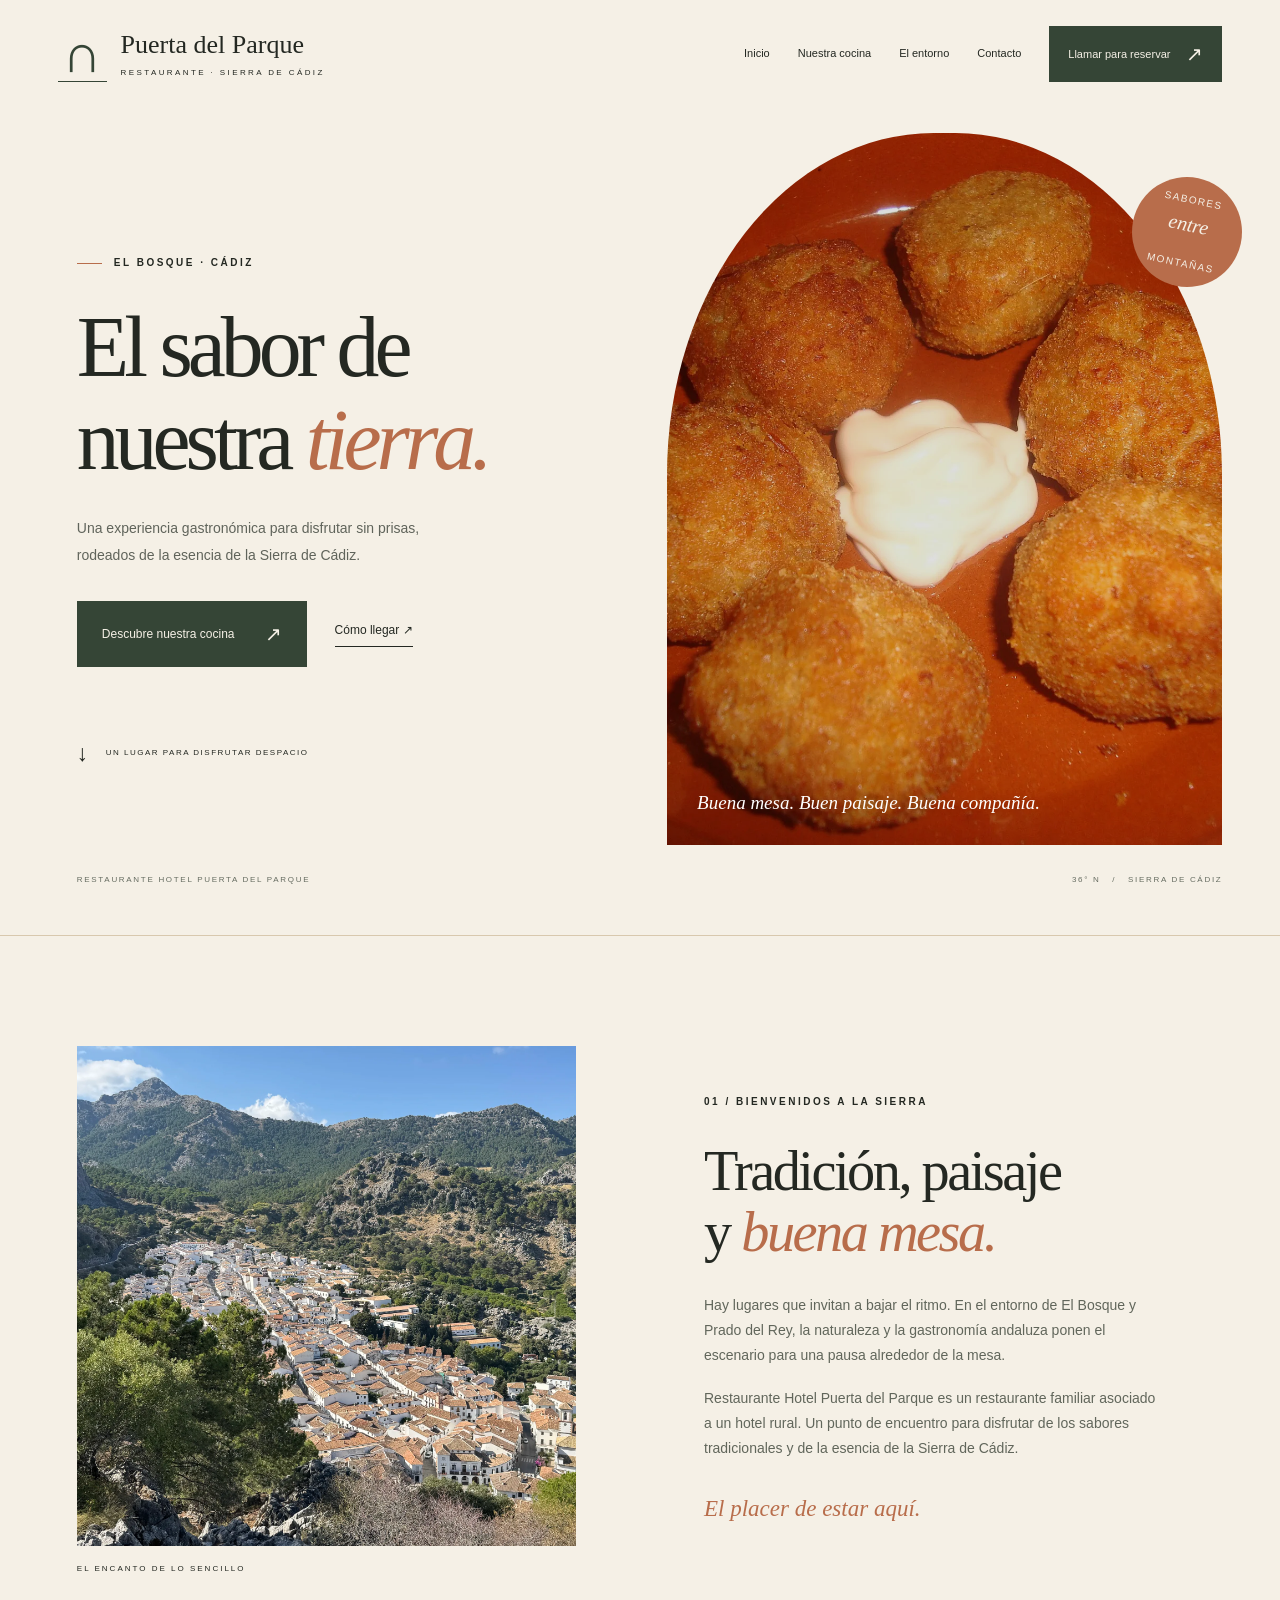
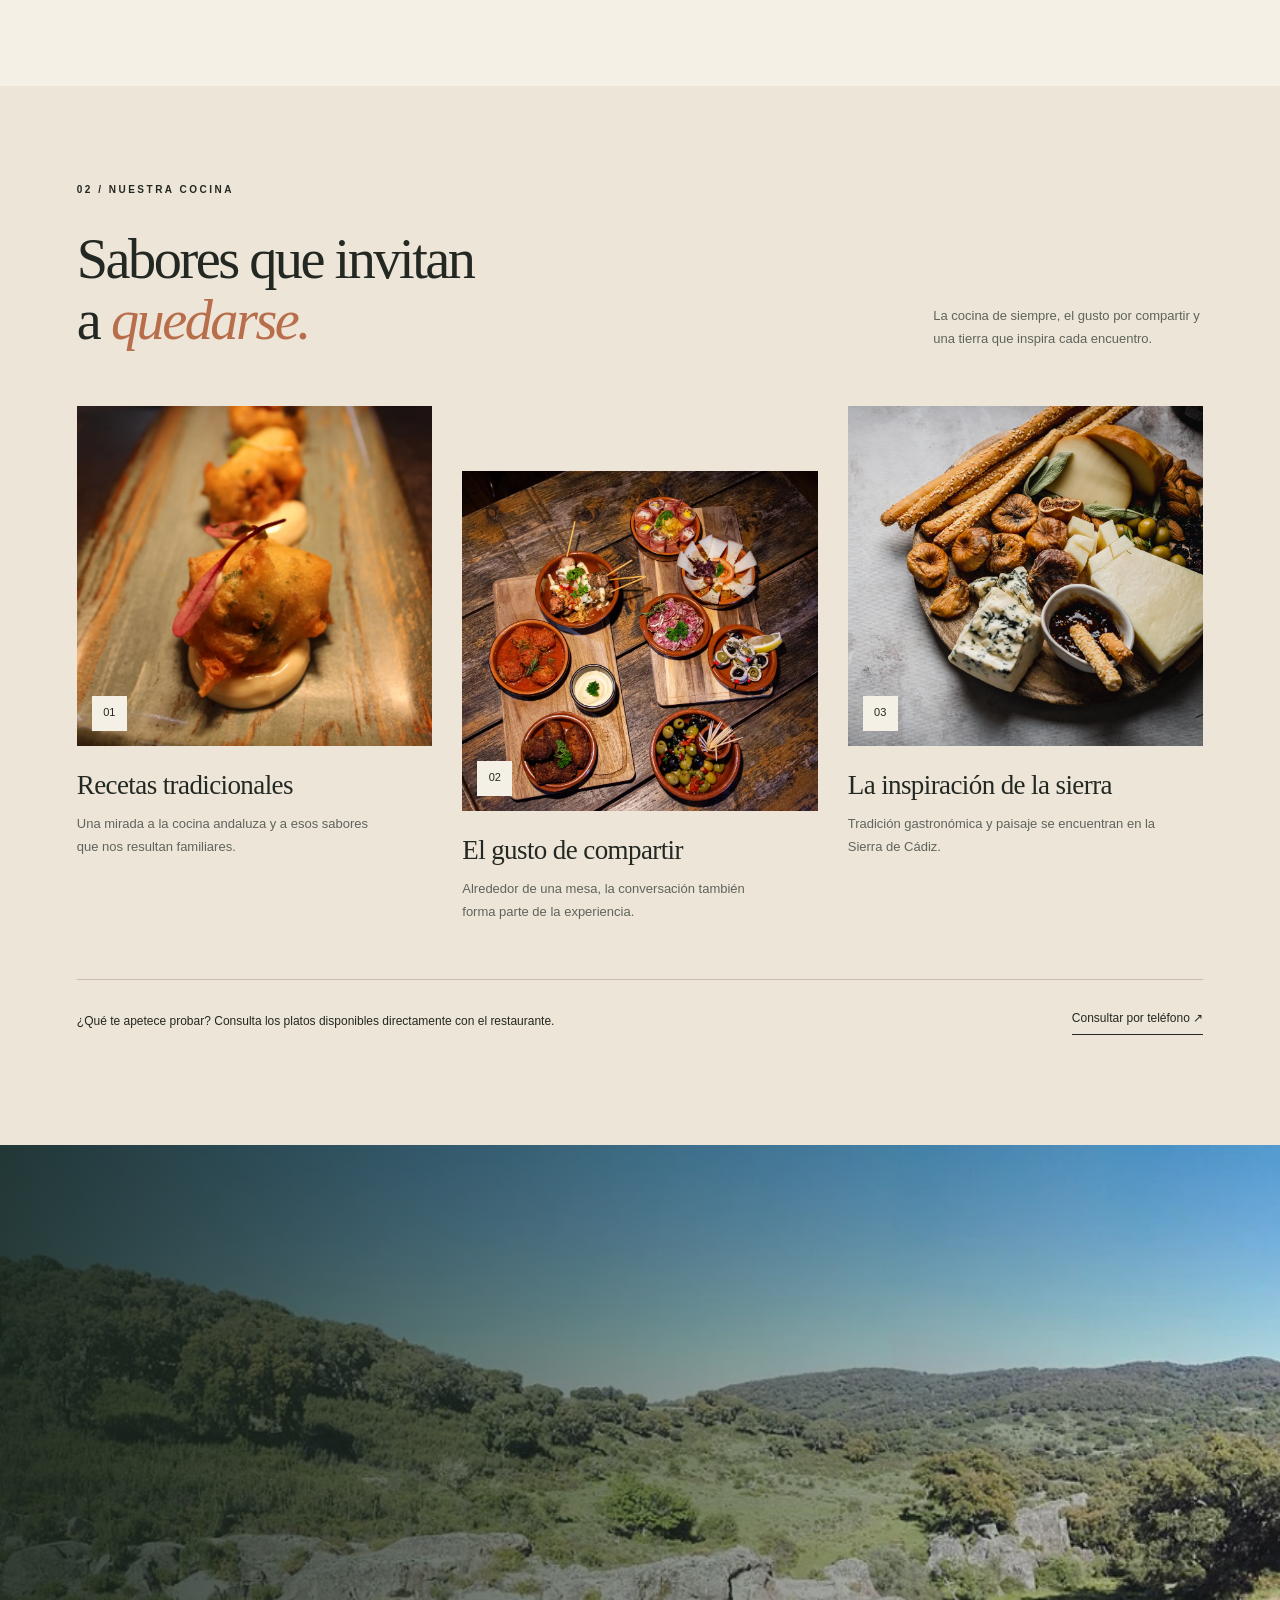
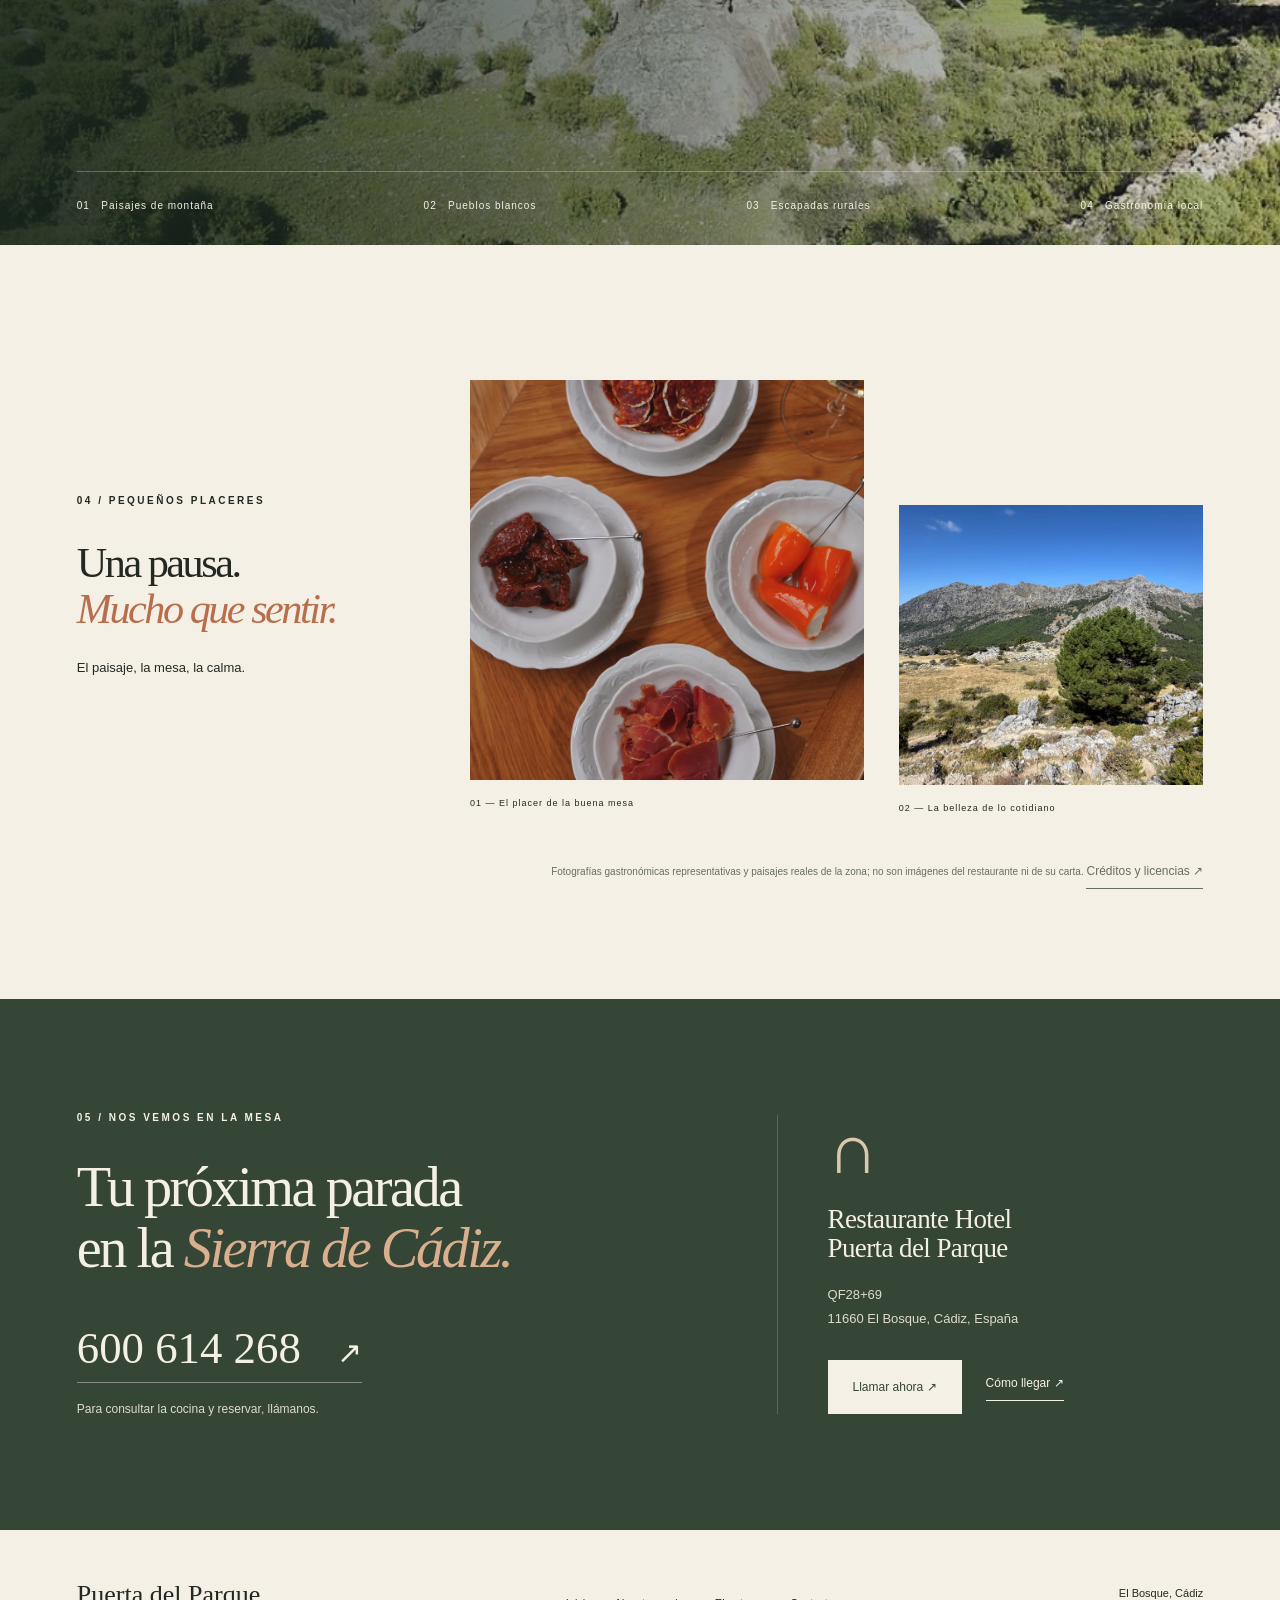
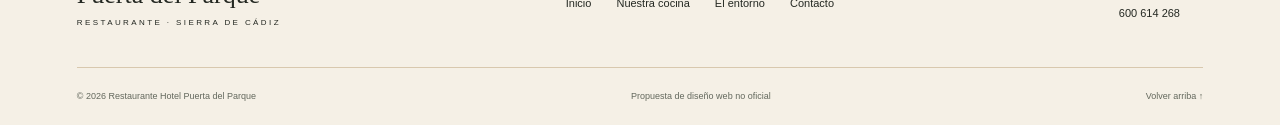
==== index.html @ e0a2362c "Añadir landing del Restaurante Hotel Puerta del Parque" ====
﻿<!doctype html>
<html lang="es">
<head>
  <meta charset="utf-8">
  <meta name="viewport" content="width=device-width, initial-scale=1">
  <title>Restaurante Hotel Puerta del Parque | El Bosque, Cádiz</title>
  <meta name="description" content="Tradición andaluza y buena mesa en el entorno de El Bosque, Sierra de Cádiz. Contacta con Restaurante Hotel Puerta del Parque en el 600 614 268.">
  <meta name="theme-color" content="#354536">
  <meta property="og:title" content="Puerta del Parque · El sabor de nuestra tierra">
  <meta property="og:description" content="Una pausa para disfrutar de la gastronomía andaluza en la Sierra de Cádiz. Información y reservas por teléfono.">
  <meta property="og:type" content="website">
  <meta property="og:locale" content="es_ES">
  <meta property="og:image" content="img/croquetas-cocido.webp">
  <link rel="icon" href="favicon.svg" type="image/svg+xml">
  <link rel="stylesheet" href="css/style.css">
  <script src="js/script.js" defer></script>
  <script type="application/ld+json">
  {"@context":"https://schema.org","@type":"Restaurant","name":"Restaurante Hotel Puerta del Parque","telephone":"+34600614268","address":{"@type":"PostalAddress","streetAddress":"QF28+69","postalCode":"11660","addressLocality":"El Bosque","addressRegion":"Cádiz","addressCountry":"ES"},"hasMap":"https://www.google.com/maps/search/?api=1&query=QF28%2B69%2C%2011660%20El%20Bosque%2C%20Cadiz"}
  </script>
</head>
<body>
  <a class="skip-link" href="#contenido">Saltar al contenido</a>
  <!-- Encabezado y navegación -->
  <header class="header" id="inicio">
    <a class="brand" href="#inicio" aria-label="Puerta del Parque, inicio"><span class="brand-mark" aria-hidden="true">∩</span><span>Puerta del Parque<small>RESTAURANTE · SIERRA DE CÁDIZ</small></span></a>
    <button class="menu-toggle" aria-expanded="false" aria-controls="navigation" aria-label="Abrir menú"><span></span><span></span></button>
    <nav id="navigation" aria-label="Navegación principal"><a href="#inicio">Inicio</a><a href="#cocina">Nuestra cocina</a><a href="#entorno">El entorno</a><a href="#contacto">Contacto</a><a class="button small" href="tel:+34600614268">Llamar para reservar <span aria-hidden="true">↗</span></a></nav>
  </header>
  <main id="contenido">
    <!-- Hero editorial -->
    <section class="hero" aria-labelledby="hero-title">
      <div class="hero-copy"><p class="eyebrow"><span></span> EL BOSQUE · CÁDIZ</p><h1 id="hero-title">El sabor de<br>nuestra <em>tierra.</em></h1><p class="hero-description">Una experiencia gastronómica para disfrutar sin prisas, rodeados de la esencia de la Sierra de Cádiz.</p><div class="hero-actions"><a class="button" href="#cocina">Descubre nuestra cocina <span aria-hidden="true">↗</span></a><a class="text-link" href="https://www.google.com/maps/search/?api=1&query=QF28%2B69%2C%2011660%20El%20Bosque%2C%20Cadiz" target="_blank" rel="noopener">Cómo llegar ↗</a></div><a class="scroll-cue" href="#nosotros"><span aria-hidden="true">↓</span> UN LUGAR PARA DISFRUTAR DESPACIO</a></div>
      <figure class="hero-photo"><img src="img/croquetas-cocido.webp" alt="Croquetas caseras de cocido en plato de barro; imagen representativa, no de la carta del restaurante" width="1800" height="1350" fetchpriority="high"><figcaption>Buena mesa. Buen paisaje. Buena compañía.</figcaption><span class="photo-seal" aria-hidden="true">SABORES<br><i>entre</i><br>MONTAÑAS</span></figure>
      <div class="hero-bottom"><span>RESTAURANTE HOTEL PUERTA DEL PARQUE</span><span>36° N &nbsp; / &nbsp; SIERRA DE CÁDIZ</span></div>
    </section>
    <!-- Presentación -->
    <section class="intro section" id="nosotros"><div class="intro-image reveal"><img src="img/grazalema-pueblo-y-montanas.webp" alt="Vista del pueblo blanco de Grazalema entre montañas y vegetación; no es el establecimiento" width="1800" height="2400" loading="lazy"><span class="image-caption">EL ENCANTO DE LO SENCILLO</span></div><div class="intro-copy reveal"><p class="eyebrow">01 / BIENVENIDOS A LA SIERRA</p><h2>Tradición, paisaje<br>y <em>buena mesa.</em></h2><p>Hay lugares que invitan a bajar el ritmo. En el entorno de El Bosque y Prado del Rey, la naturaleza y la gastronomía andaluza ponen el escenario para una pausa alrededor de la mesa.</p><p>Restaurante Hotel Puerta del Parque es un restaurante familiar asociado a un hotel rural. Un punto de encuentro para disfrutar de los sabores tradicionales y de la esencia de la Sierra de Cádiz.</p><p class="handwritten">El placer de estar aquí.</p></div></section>
    <!-- Cocina: inspiración, sin carta ni disponibilidad garantizada -->
    <section class="kitchen section" id="cocina"><div class="section-heading reveal"><div><p class="eyebrow">02 / NUESTRA COCINA</p><h2>Sabores que invitan<br>a <em>quedarse.</em></h2></div><p>La cocina de siempre, el gusto por compartir y una tierra que inspira cada encuentro.</p></div><div class="food-grid"><article class="food-card reveal"><div class="image-wrap"><img src="img/cocina-croquetas-vajilla-artesanal.webp" alt="Croquetas presentadas en una fuente artesanal; fotografía representativa tomada en Cádiz, no del restaurante" width="1600" height="2400" loading="lazy"><span>01</span></div><h3>Recetas tradicionales</h3><p>Una mirada a la cocina andaluza y a esos sabores que nos resultan familiares.</p></article><article class="food-card lowered reveal"><div class="image-wrap"><img src="img/cocina-tapas-mesa-rustica.webp" alt="Tapas variadas en cazuelas y tablas sobre madera rústica; fotografía representativa, no carta del restaurante" width="1600" height="1067" loading="lazy"><span>02</span></div><h3>El gusto de compartir</h3><p>Alrededor de una mesa, la conversación también forma parte de la experiencia.</p></article><article class="food-card reveal"><div class="image-wrap detail-crop"><img src="img/cocina-tabla-quesos-artesanos.webp" alt="Tabla de quesos con higos, aceitunas y frutos secos; imagen representativa, sin procedencia local confirmada" width="1600" height="1067" loading="lazy"><span>03</span></div><h3>La inspiración de la sierra</h3><p>Tradición gastronómica y paisaje se encuentran en la Sierra de Cádiz.</p></article></div><div class="kitchen-note reveal"><p>¿Qué te apetece probar? Consulta los platos disponibles directamente con el restaurante.</p><a class="text-link" href="tel:+34600614268">Consultar por teléfono ↗</a></div></section>
    <!-- Entorno -->
    <section class="landscape" id="entorno"><img src="img/sierra-grazalema-terrazgos.webp" alt="Paisaje real de Los Terrazgos, en el Parque Natural Sierra de Grazalema" width="1800" height="474" loading="lazy"><div class="landscape-content reveal"><p class="eyebrow">03 / EL ENTORNO</p><h2>Entre dos<br>parques <em>naturales.</em></h2><p>El entorno de la Sierra de Grazalema y Los Alcornocales invita a descubrir los paisajes y pueblos blancos de Cádiz. El Bosque es un lugar desde el que acercarse a esa Andalucía que se vive sin prisas.</p><a class="text-link" href="https://www.google.com/maps/search/?api=1&query=QF28%2B69%2C%2011660%20El%20Bosque%2C%20Cadiz" target="_blank" rel="noopener">Encuéntranos en la sierra ↗</a></div><div class="landscape-tags"><span>01 &nbsp; Paisajes de montaña</span><span>02 &nbsp; Pueblos blancos</span><span>03 &nbsp; Escapadas rurales</span><span>04 &nbsp; Gastronomía local</span></div></section>
    <!-- Diario visual -->
    <section class="journal section"><div class="journal-title reveal"><p class="eyebrow">04 / PEQUEÑOS PLACERES</p><h2>Una pausa.<br><em>Mucho que sentir.</em></h2><p>El paisaje, la mesa, la calma.</p></div><figure class="journal-large reveal"><img src="img/mesa-jamon-embutidos-pimientos.webp" alt="Mesa de madera con platos de jamón, embutidos y pimientos; fotografía representativa, no del restaurante" width="1800" height="2400" loading="lazy"><figcaption>01 — El placer de la buena mesa</figcaption></figure><figure class="journal-small reveal"><img src="img/grazalema-paisaje-rural.webp" alt="Montañas calizas y vegetación mediterránea en el Parque Natural de Grazalema" width="1800" height="1350" loading="lazy"><figcaption>02 — La belleza de lo cotidiano</figcaption></figure><p class="image-disclaimer">Fotografías gastronómicas representativas y paisajes reales de la zona; no son imágenes del restaurante ni de su carta. <a class="text-link" href="creditos-imagenes.html">Créditos y licencias ↗</a></p></section>
    <!-- Contacto y reservas -->
    <section class="contact section" id="contacto"><div class="reveal"><p class="eyebrow">05 / NOS VEMOS EN LA MESA</p><h2>Tu próxima parada<br>en la <em>Sierra de Cádiz.</em></h2><a class="contact-phone" href="tel:+34600614268">600 614 268 <span aria-hidden="true">↗</span></a><p>Para consultar la cocina y reservar, llámanos.</p></div><div class="contact-details reveal"><span class="arch-icon" aria-hidden="true">∩</span><h3>Restaurante Hotel<br>Puerta del Parque</h3><address>QF28+69<br>11660 El Bosque, Cádiz, España</address><div class="contact-actions"><a class="button light" href="tel:+34600614268">Llamar ahora ↗</a><a class="text-link" href="https://www.google.com/maps/search/?api=1&query=QF28%2B69%2C%2011660%20El%20Bosque%2C%20Cadiz" target="_blank" rel="noopener">Cómo llegar ↗</a></div></div></section>
  </main>
  <!-- Pie de página -->
  <footer><div class="footer-top"><a class="brand" href="#inicio"><span>Puerta del Parque<small>RESTAURANTE · SIERRA DE CÁDIZ</small></span></a><nav aria-label="Navegación del pie"><a href="#inicio">Inicio</a><a href="#cocina">Nuestra cocina</a><a href="#entorno">El entorno</a><a href="#contacto">Contacto</a></nav><p>El Bosque, Cádiz<br><a href="tel:+34600614268">600 614 268</a></p></div><div class="footer-bottom"><span>© <span id="year">2026</span> Restaurante Hotel Puerta del Parque</span><span>Propuesta de diseño web no oficial</span><a href="#inicio">Volver arriba ↑</a></div></footer>
</body>
</html>
---- css/style.css ----
﻿/* 01. Variables y base */
:root{--olive:#354536;--ivory:#F5F0E6;--clay:#B86D4B;--sand:#D8C8AE;--ink:#242822;--serif:Georgia,'Times New Roman',serif;--sans:Arial,Helvetica,sans-serif;--space:clamp(24px,6vw,100px)}
*{box-sizing:border-box}html{scroll-behavior:smooth;scroll-padding-top:100px}body{margin:0;background:var(--ivory);color:var(--ink);font-family:var(--sans);font-size:15px;line-height:1.8}a{color:inherit;text-decoration:none}button{font:inherit}img{display:block;width:100%;height:100%;object-fit:cover}figure,p,h1,h2,h3{margin:0}p+p{margin-top:18px}h1,h2,h3{font-family:var(--serif);font-weight:400;line-height:1.08}h1{font-size:clamp(64px,6.7vw,108px);letter-spacing:-5px}h2{font-size:clamp(42px,4.4vw,70px);letter-spacing:-2.5px}h3{font-size:28px;letter-spacing:-.6px}em{font-weight:400;color:var(--clay)}a,button{-webkit-tap-highlight-color:transparent}a:focus-visible,button:focus-visible{outline:3px solid var(--clay);outline-offset:6px}::selection{background:var(--sand)}.section{padding:110px var(--space)}.eyebrow{font-size:10px;letter-spacing:2.5px;font-weight:600;margin-bottom:30px}.button{display:inline-flex;align-items:center;justify-content:space-between;gap:30px;padding:17px 24px;background:var(--olive);color:var(--ivory);font-size:12px;line-height:1.5;border:1px solid var(--olive);transition:background .25s,transform .25s}.button:hover{background:#455b46;transform:translateY(-2px)}.button span{font-size:20px}.text-link{display:inline-block;font-size:12px;border-bottom:1px solid;padding-bottom:5px;transition:color .2s}.text-link:hover{color:var(--clay)}.skip-link{position:fixed;top:-100px;left:20px;padding:12px;background:var(--ivory);z-index:100}.skip-link:focus{top:10px}
/* 02. Header */
.header{height:108px;display:flex;align-items:center;justify-content:space-between;padding:0 4.5vw;position:sticky;top:0;z-index:20;background:var(--ivory);transition:box-shadow .3s,height .3s}.header.scrolled{height:84px;box-shadow:0 2px 20px #2428220c}.brand{display:flex;align-items:center;gap:14px;font-family:var(--serif);font-size:26px;line-height:1.15;white-space:nowrap}.brand small{display:block;font-family:var(--sans);font-size:8px;letter-spacing:2.4px;margin-top:8px}.brand-mark{font-size:54px;line-height:1;color:var(--olive);border-bottom:1px solid var(--olive);padding:0 5px}.header nav{display:flex;align-items:center;gap:28px;font-size:11px}.header nav>a:not(.button):hover{color:var(--clay)}.button.small{padding:12px 18px;font-size:11px;gap:16px}.menu-toggle{display:none}
/* 03. Hero */
.hero{position:relative;display:grid;grid-template-columns:1fr 1.03fr;min-height:calc(100svh - 108px);padding:25px 4.5vw 55px var(--space);gap:4vw}.hero-copy{padding:50px 0 0;align-self:center}.hero .eyebrow{display:flex;align-items:center;gap:12px}.eyebrow>span{width:25px;height:1px;background:var(--clay)}.hero-description{max-width:360px;margin-top:28px;color:#60645b;font-size:14px;line-height:1.9}.hero-actions{display:flex;align-items:center;gap:28px;margin-top:32px}.hero-photo{position:relative;min-height:590px;max-height:760px}.hero-photo img{border-radius:48% 48% 0 0;filter:brightness(.87);object-position:48% center}.hero-photo figcaption{position:absolute;bottom:25px;left:30px;color:white;font-family:var(--serif);font-style:italic;font-size:19px}.photo-seal{position:absolute;right:-20px;top:44px;width:110px;height:110px;border-radius:50%;background:var(--clay);display:grid;place-content:center;text-align:center;transform:rotate(12deg);color:var(--ivory);font-size:10px;letter-spacing:1.5px;line-height:1.6}.photo-seal i{font-family:var(--serif);font-size:20px;letter-spacing:0}.scroll-cue{display:flex;align-items:center;gap:16px;font-size:8px;letter-spacing:1.5px;margin-top:66px}.scroll-cue span{font-size:23px;animation:drift 2s ease-in-out infinite}.hero-bottom{position:absolute;bottom:13px;left:var(--space);right:4.5vw;display:flex;justify-content:space-between;font-size:8px;letter-spacing:1.7px;color:#666c61}@keyframes drift{50%{transform:translateY(6px)}}
/* 04. Introducción */
.intro{display:grid;grid-template-columns:1fr 1fr;gap:10vw;align-items:center;border-top:1px solid var(--sand);margin-top:35px}.intro-image{height:530px;position:relative;padding-bottom:30px}.intro-image img{object-position:50% center}.image-caption{font-size:8px;letter-spacing:2px;position:absolute;bottom:0}.intro-copy h2{margin-bottom:30px}.intro-copy>p:not(.eyebrow):not(.handwritten){color:#61665b;max-width:460px;font-size:14px}.handwritten{font-family:var(--serif);font-style:italic;font-size:23px;color:var(--clay)}
/* 05. Gastronomía */
.kitchen{background:#ece5d8;padding-top:95px}.section-heading{display:flex;justify-content:space-between;align-items:end;gap:50px;margin-bottom:55px}.section-heading>p{max-width:270px;font-size:13px;color:#60645b}.food-grid{display:grid;grid-template-columns:1fr 1fr 1fr;gap:30px}.food-card .image-wrap{height:340px;overflow:hidden;position:relative;margin-bottom:25px}.food-card img{transition:transform .65s}.food-card:hover img{transform:scale(1.04)}.image-wrap>span{position:absolute;bottom:15px;left:15px;background:var(--ivory);width:35px;height:35px;display:grid;place-content:center;font-size:11px}.food-card.lowered{padding-top:65px}.food-card h3{font-size:27px;margin-bottom:12px}.food-card p{font-size:13px;color:#60645b;max-width:310px}.detail-crop img{object-position:80% center;transform:scale(1.15)}.food-card:hover .detail-crop img{transform:scale(1.2)}.kitchen-note{display:flex;align-items:center;justify-content:space-between;gap:24px;border-top:1px solid #c9bfad;margin-top:55px;padding-top:28px;font-size:12px}.kitchen-note p{max-width:480px}
/* 06. Entorno */
.landscape{position:relative;min-height:700px;color:var(--ivory);padding:100px var(--space) 110px;isolation:isolate}.landscape>img{position:absolute;inset:0;z-index:-2}.landscape:after{content:'';position:absolute;inset:0;background:linear-gradient(90deg,#18261cde,#18261c22);z-index:-1}.landscape-content{max-width:570px}.landscape em{color:#dfb18e}.landscape p:not(.eyebrow){font-size:14px;max-width:430px;margin:30px 0}.landscape-tags{position:absolute;bottom:30px;left:var(--space);right:var(--space);border-top:1px solid #f5f0e64a;padding-top:25px;display:flex;justify-content:space-between;font-size:10px;letter-spacing:1px}
/* 07. Diario visual */
.journal{display:grid;grid-template-columns:1fr 1.1fr .85fr;gap:35px;align-items:center}.journal-title h2{font-size:clamp(38px,3.3vw,54px)}.journal-title>p:last-child{margin-top:24px;font-size:13px}.journal-large{margin-top:20px}.journal-large img{height:400px}.journal-small{margin-top:150px}.journal-small img{height:280px}.journal figcaption{font-size:9px;margin-top:15px;letter-spacing:1px}.image-disclaimer{grid-column:1/-1;text-align:right;font-size:10px;color:#696e63;margin-top:10px}
/* 08. Contacto y footer */
.contact{background:var(--olive);color:var(--ivory);display:grid;grid-template-columns:1.4fr 1fr;gap:8vw}.contact em{color:#d9af8e}.contact-phone{font-family:var(--serif);font-size:clamp(32px,3.5vw,55px);display:inline-block;border-bottom:1px solid #f5f0e66b;margin:36px 0 16px;line-height:1.5}.contact-phone span{font-size:30px;margin-left:25px}.contact p:not(.eyebrow){font-size:12px;color:#dddccc}.contact-details{border-left:1px solid #f5f0e633;padding-left:50px;align-self:center}.arch-icon{font-family:var(--serif);font-size:70px;line-height:1;display:block;margin-bottom:20px;color:var(--sand)}.contact-details h3{font-size:27px}.contact address{font-size:13px;font-style:normal;line-height:1.8;margin:20px 0 30px;color:#dddccc}.contact-actions{display:flex;gap:24px;align-items:center}.button.light{background:var(--ivory);color:var(--olive);border-color:var(--ivory)}.button.light:hover{background:var(--sand)}footer{padding:50px var(--space) 20px}.footer-top{display:flex;align-items:center;justify-content:space-between;gap:30px;padding-bottom:40px}.footer-top nav{display:flex;gap:25px;font-size:11px}.footer-top>p{font-size:11px}.footer-bottom{border-top:1px solid var(--sand);padding-top:20px;display:flex;justify-content:space-between;gap:20px;font-size:9px;color:#63685d}
/* 09. Revelado progresivo: visible por defecto sin JavaScript */
.js-motion .reveal{opacity:0;transform:translateY(22px);transition:opacity .7s ease,transform .7s ease}.js-motion .reveal.visible{opacity:1;transform:none}
/* 10. Tablet y móvil */
@media(min-width:1600px){body{max-width:1920px;margin:auto}}
@media(max-width:1100px){.header nav{gap:18px}.header{padding:0 4vw}.brand{font-size:23px}.brand-mark{display:none}.hero{gap:25px}.hero h1{font-size:75px}.hero-actions{gap:18px;flex-wrap:wrap}.hero-photo{min-height:580px}.intro{gap:7vw}.food-card .image-wrap{height:280px}.contact{gap:4vw}.contact-details{padding-left:30px}.footer-top nav{gap:15px}.journal{gap:23px}.journal-title h2{font-size:40px}}
@media(max-width:800px){html{scroll-padding-top:82px}.header,.header.scrolled{height:82px}.brand{font-size:23px}.brand small{font-size:7px}.menu-toggle{display:flex;flex-direction:column;gap:6px;justify-content:center;padding:10px;border:0;background:transparent;width:44px;height:44px;z-index:22}.menu-toggle span{width:24px;height:1px;background:var(--olive);transition:transform .2s}.menu-toggle[aria-expanded=true] span:first-child{transform:translateY(3.5px) rotate(45deg)}.menu-toggle[aria-expanded=true] span:last-child{transform:translateY(-3.5px) rotate(-45deg)}.header nav{display:none;position:absolute;top:82px;left:0;right:0;background:var(--ivory);padding:25px var(--space);border-bottom:1px solid var(--sand);box-shadow:0 10px 15px #24282210;font-size:15px}.header nav.open{display:flex;flex-direction:column;align-items:stretch;gap:20px}.hero{min-height:auto;grid-template-columns:1fr 1fr;padding-top:15px;gap:20px}.hero-copy{padding-top:15px}.hero h1{font-size:60px;letter-spacing:-3px}.hero-description{font-size:13px}.hero-photo{min-height:520px}.hero-actions{gap:18px}.hero .button{padding:14px;font-size:10px;gap:14px}.photo-seal{width:85px;height:85px;right:-8px;font-size:8px;top:30px}.photo-seal i{font-size:17px}.hero-photo figcaption{font-size:14px;left:18px;right:15px}.scroll-cue{margin-top:35px;font-size:7px;gap:10px}.hero-bottom span:last-child{display:none}.section{padding-top:75px;padding-bottom:75px}.intro{gap:40px}.intro-image{height:440px}.intro h2{font-size:43px}.intro-copy>p:not(.eyebrow):not(.handwritten){font-size:13px}.food-grid{gap:20px}.food-card .image-wrap{height:230px}.food-card h3{font-size:23px}.food-card p{font-size:12px}.section-heading{gap:25px}.section-heading>p{max-width:220px}.journal{grid-template-columns:1fr 1fr}.journal-title{grid-column:1/-1}.journal-small{margin-top:80px}.journal-large img{height:370px}.contact{grid-template-columns:1fr;gap:50px}.contact-details{padding-left:0;border-left:0;border-top:1px solid #f5f0e633;padding-top:35px}.arch-icon{display:none}.contact-actions{margin-top:25px}.footer-top{flex-wrap:wrap}.footer-top nav{order:3;width:100%;justify-content:space-between}.footer-bottom{flex-wrap:wrap}.landscape-tags{gap:20px;display:grid;grid-template-columns:1fr 1fr}.landscape{padding-bottom:160px}.image-disclaimer{text-align:left}}
@media(max-width:560px){.hero{grid-template-columns:1fr;padding:20px var(--space) 50px;gap:35px}.hero-copy{padding-top:5px}.hero h1{font-size:70px}.hero .eyebrow{margin-bottom:22px}.hero-description{max-width:330px}.hero-actions{gap:24px}.hero .button{padding:15px 19px;font-size:11px}.scroll-cue{display:none}.hero-photo{min-height:410px;height:410px;margin-left:35px}.photo-seal{right:-5px;top:25px}.hero-photo figcaption{font-size:16px}.hero-bottom{font-size:7px}.intro{grid-template-columns:1fr;margin-top:15px;gap:45px}.intro-image{height:380px;margin-right:40px}.intro-copy .eyebrow{margin-bottom:22px}.intro h2{font-size:47px}.section-heading{display:block}.section-heading>p{max-width:310px;margin-top:25px}.food-grid{grid-template-columns:1fr;gap:40px}.food-card.lowered{padding-top:0}.food-card:nth-child(2){margin-left:35px}.food-card:nth-child(3){margin-right:35px}.food-card .image-wrap{height:330px;margin-bottom:20px}.food-card p{font-size:13px}.food-card h3{font-size:29px}.kitchen-note{display:block}.kitchen-note .text-link{margin-top:20px}.landscape{min-height:750px;padding-top:75px}.landscape h2{font-size:49px}.landscape:after{background:#18261caa}.landscape-tags{font-size:9px;letter-spacing:0;gap:16px}.journal{gap:18px}.journal-title{margin-bottom:15px}.journal-large img{height:280px}.journal-small img{height:220px}.journal-small{margin-top:90px}.journal figcaption{font-size:8px;letter-spacing:0}.image-disclaimer{font-size:9px}.contact h2{font-size:46px}.contact-phone{font-size:42px}.contact-phone span{margin-left:12px;font-size:25px}.contact-details h3{font-size:28px}.footer-top .brand{font-size:25px}.footer-top>p{width:100%}.footer-top nav{gap:10px;font-size:10px}.footer-bottom{flex-direction:column;gap:8px}}
@media(prefers-reduced-motion:reduce){html{scroll-behavior:auto}*,*:before,*:after{animation:none!important;transition:none!important}.js-motion .reveal{opacity:1;transform:none}}

/* Ajustes de encuadre de las nuevas fotografías; se conservan tamaños y animaciones. */
.hero-photo img{object-position:50% 50%}
.intro-image img{object-position:50% 35%}
.food-card img{object-position:50% 50%}
.detail-crop img{object-position:50% 50%;transform:none}
.food-card:hover .detail-crop img{transform:scale(1.04)}
.landscape>img{object-position:50% 50%}



/* Encuadres de la selección editorial gastronómica. */
.food-card img[src$="cocina-croquetas-vajilla-artesanal.webp"]{object-position:50% 70%}
.food-card img[src$="cocina-tapas-mesa-rustica.webp"]{object-position:50% 50%}
.food-card img[src$="cocina-tabla-quesos-artesanos.webp"]{object-position:85% 50%}

/* Presentación y diario visual: fotografías y ajustes locales de composición. */
.intro-image img{object-fit:cover;object-position:55% 55%}
.intro-copy .handwritten{margin-top:26px}
.journal figure img{object-fit:cover;transition:filter .45s ease}
.journal figure:hover img{filter:brightness(1.05)}
.journal-large img{object-position:50% 50%}
.journal-small img{object-position:55% 50%}
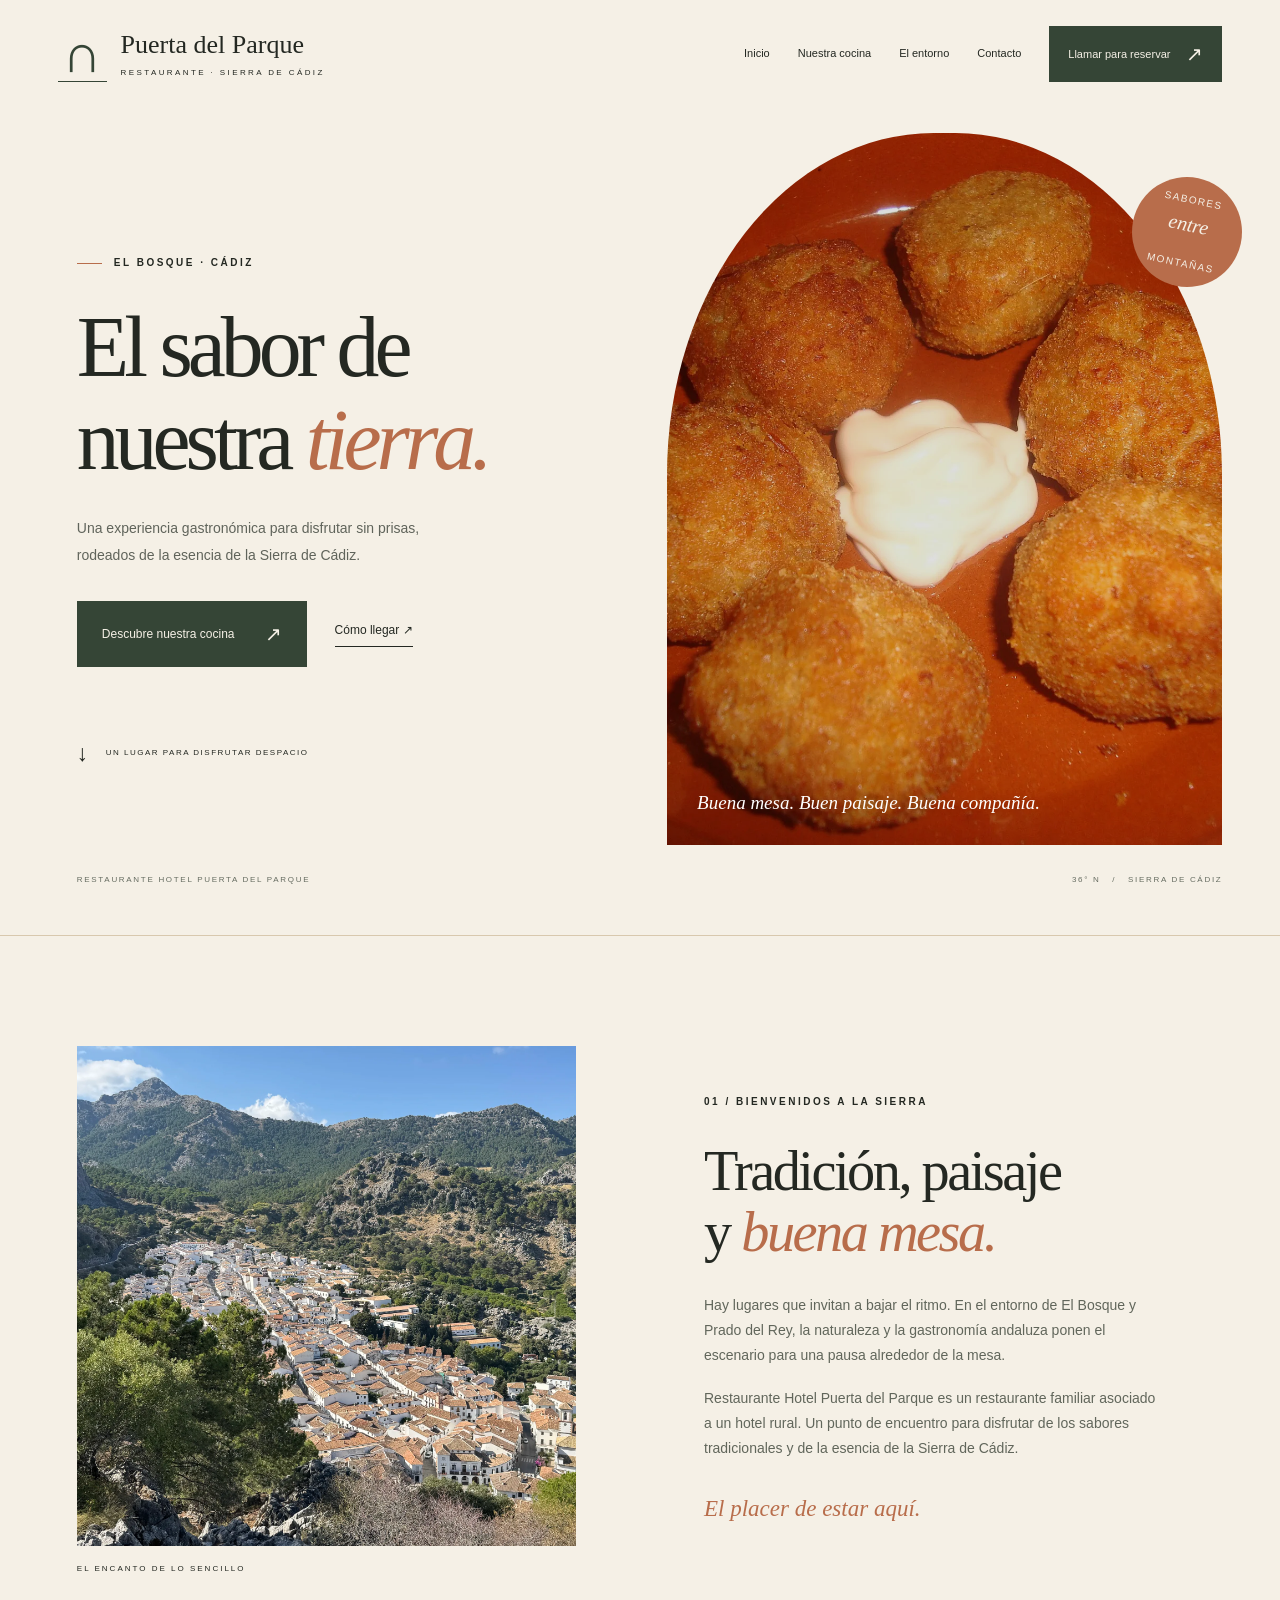
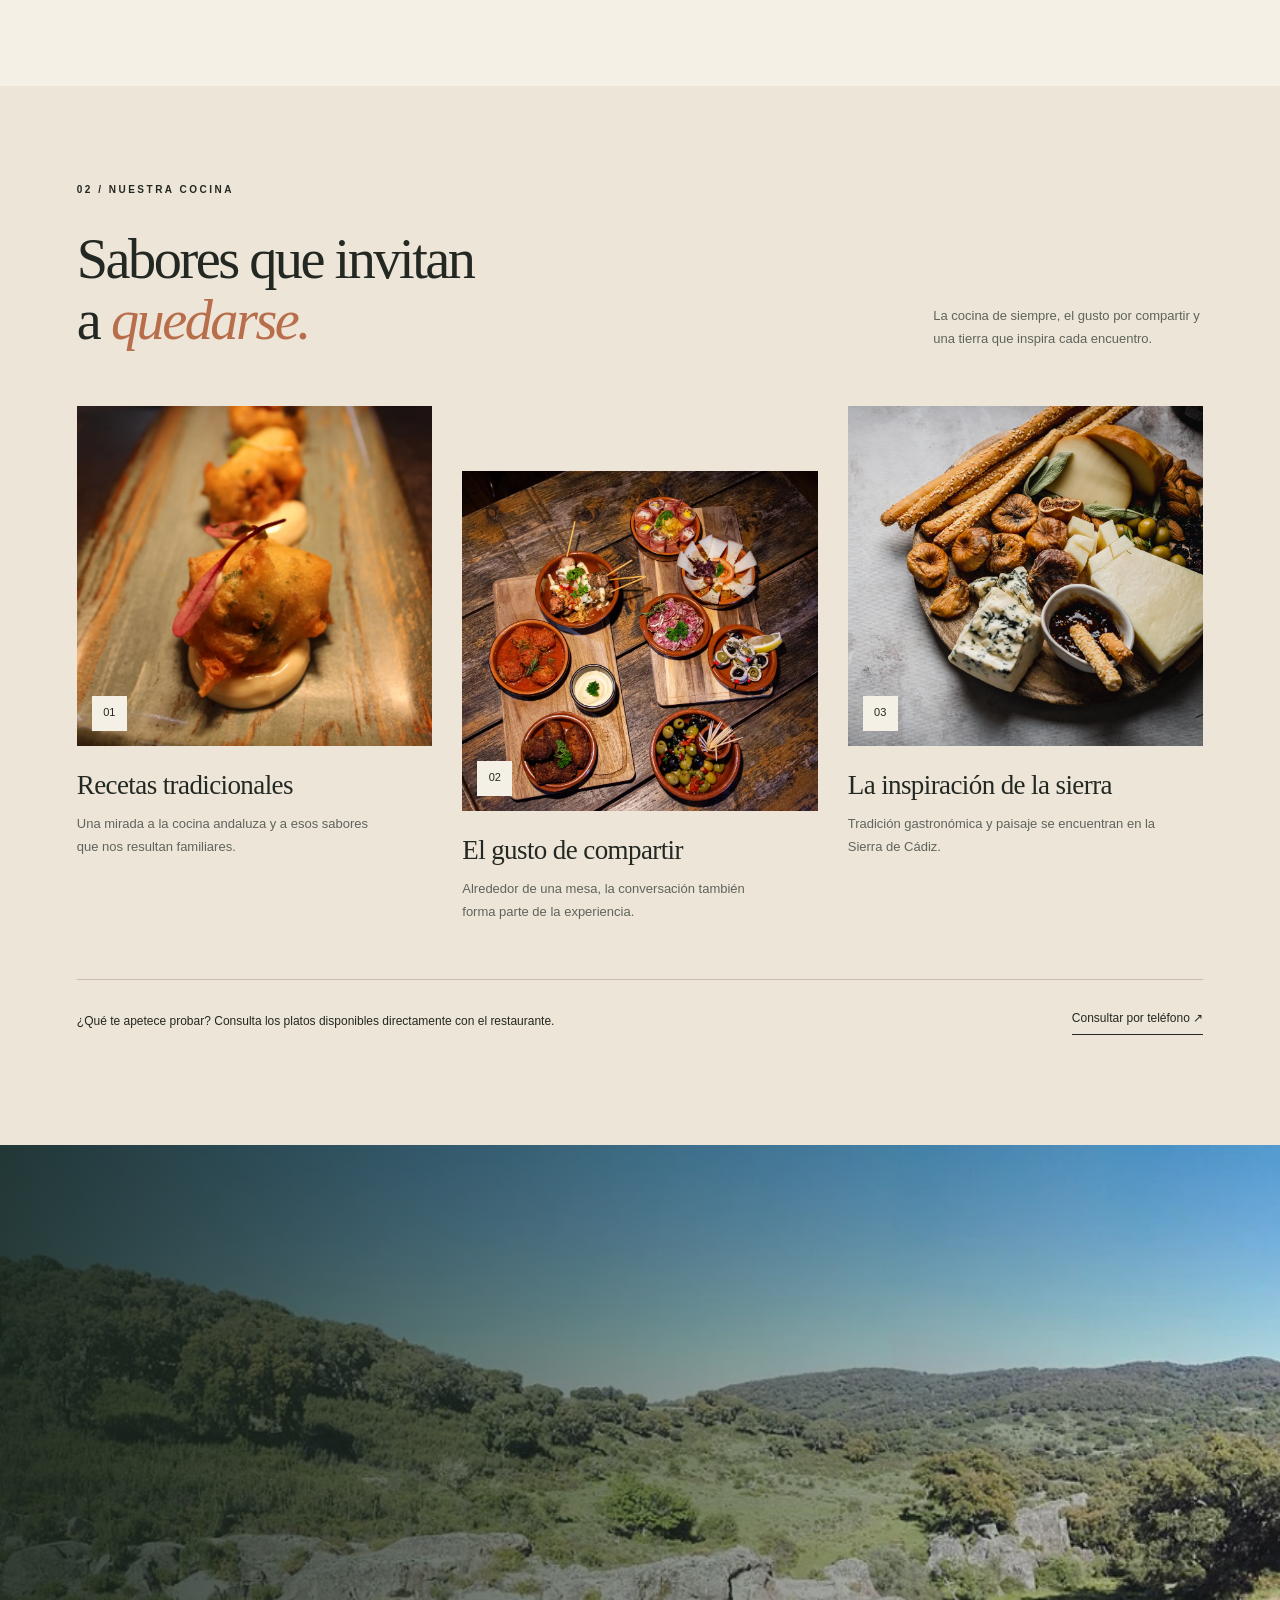
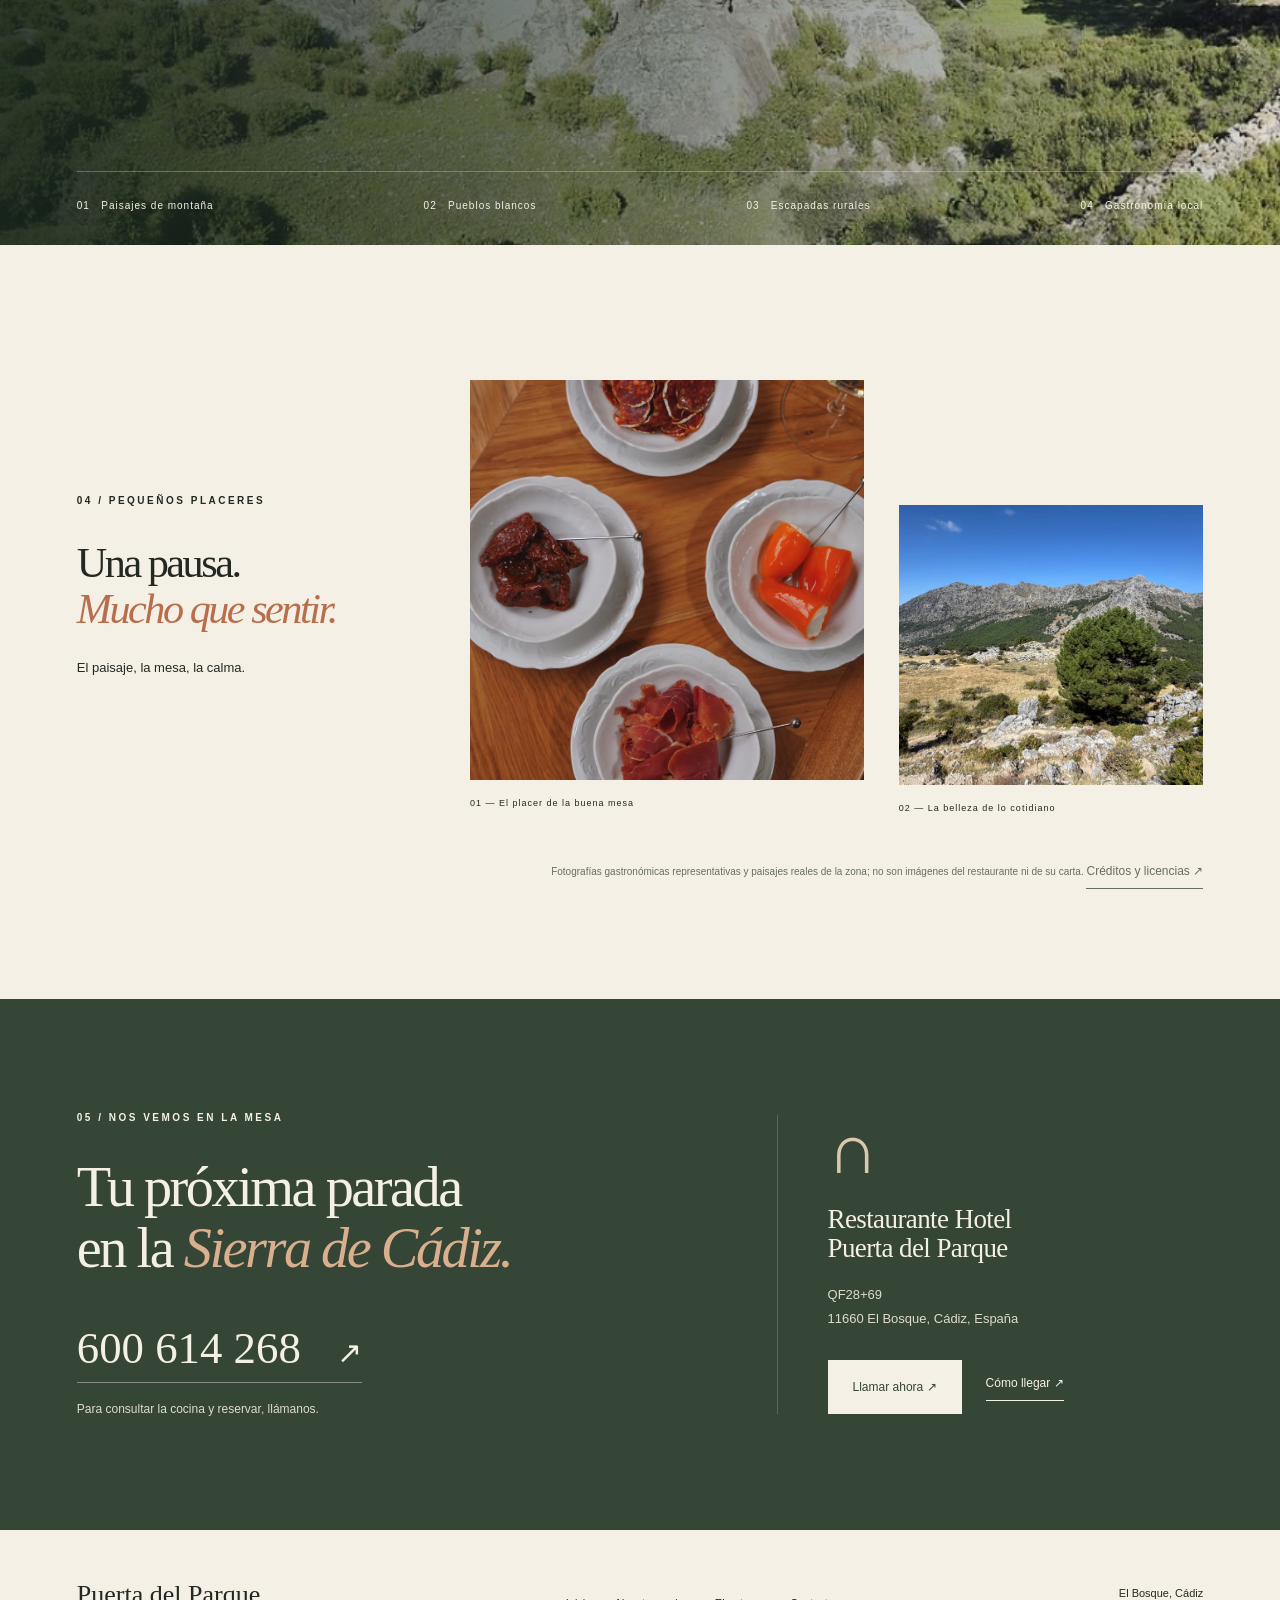
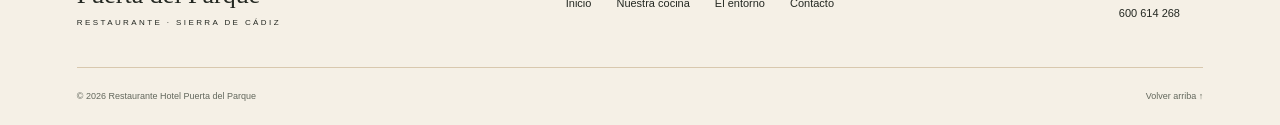
==== commit 592737f6: "Actualizar texto del pie de página" ====
--- a/index.html
+++ b/index.html
@@ -45,6 +45,6 @@
     <section class="contact section" id="contacto"><div class="reveal"><p class="eyebrow">05 / NOS VEMOS EN LA MESA</p><h2>Tu próxima parada<br>en la <em>Sierra de Cádiz.</em></h2><a class="contact-phone" href="tel:+34600614268">600 614 268 <span aria-hidden="true">↗</span></a><p>Para consultar la cocina y reservar, llámanos.</p></div><div class="contact-details reveal"><span class="arch-icon" aria-hidden="true">∩</span><h3>Restaurante Hotel<br>Puerta del Parque</h3><address>QF28+69<br>11660 El Bosque, Cádiz, España</address><div class="contact-actions"><a class="button light" href="tel:+34600614268">Llamar ahora ↗</a><a class="text-link" href="https://www.google.com/maps/search/?api=1&query=QF28%2B69%2C%2011660%20El%20Bosque%2C%20Cadiz" target="_blank" rel="noopener">Cómo llegar ↗</a></div></div></section>
   </main>
   <!-- Pie de página -->
-  <footer><div class="footer-top"><a class="brand" href="#inicio"><span>Puerta del Parque<small>RESTAURANTE · SIERRA DE CÁDIZ</small></span></a><nav aria-label="Navegación del pie"><a href="#inicio">Inicio</a><a href="#cocina">Nuestra cocina</a><a href="#entorno">El entorno</a><a href="#contacto">Contacto</a></nav><p>El Bosque, Cádiz<br><a href="tel:+34600614268">600 614 268</a></p></div><div class="footer-bottom"><span>© <span id="year">2026</span> Restaurante Hotel Puerta del Parque</span><span>Propuesta de diseño web no oficial</span><a href="#inicio">Volver arriba ↑</a></div></footer>
+  <footer><div class="footer-top"><a class="brand" href="#inicio"><span>Puerta del Parque<small>RESTAURANTE · SIERRA DE CÁDIZ</small></span></a><nav aria-label="Navegación del pie"><a href="#inicio">Inicio</a><a href="#cocina">Nuestra cocina</a><a href="#entorno">El entorno</a><a href="#contacto">Contacto</a></nav><p>El Bosque, Cádiz<br><a href="tel:+34600614268">600 614 268</a></p></div><div class="footer-bottom"><span>© <span id="year">2026</span> Restaurante Hotel Puerta del Parque</span><a href="#inicio">Volver arriba ↑</a></div></footer>
 </body>
 </html>
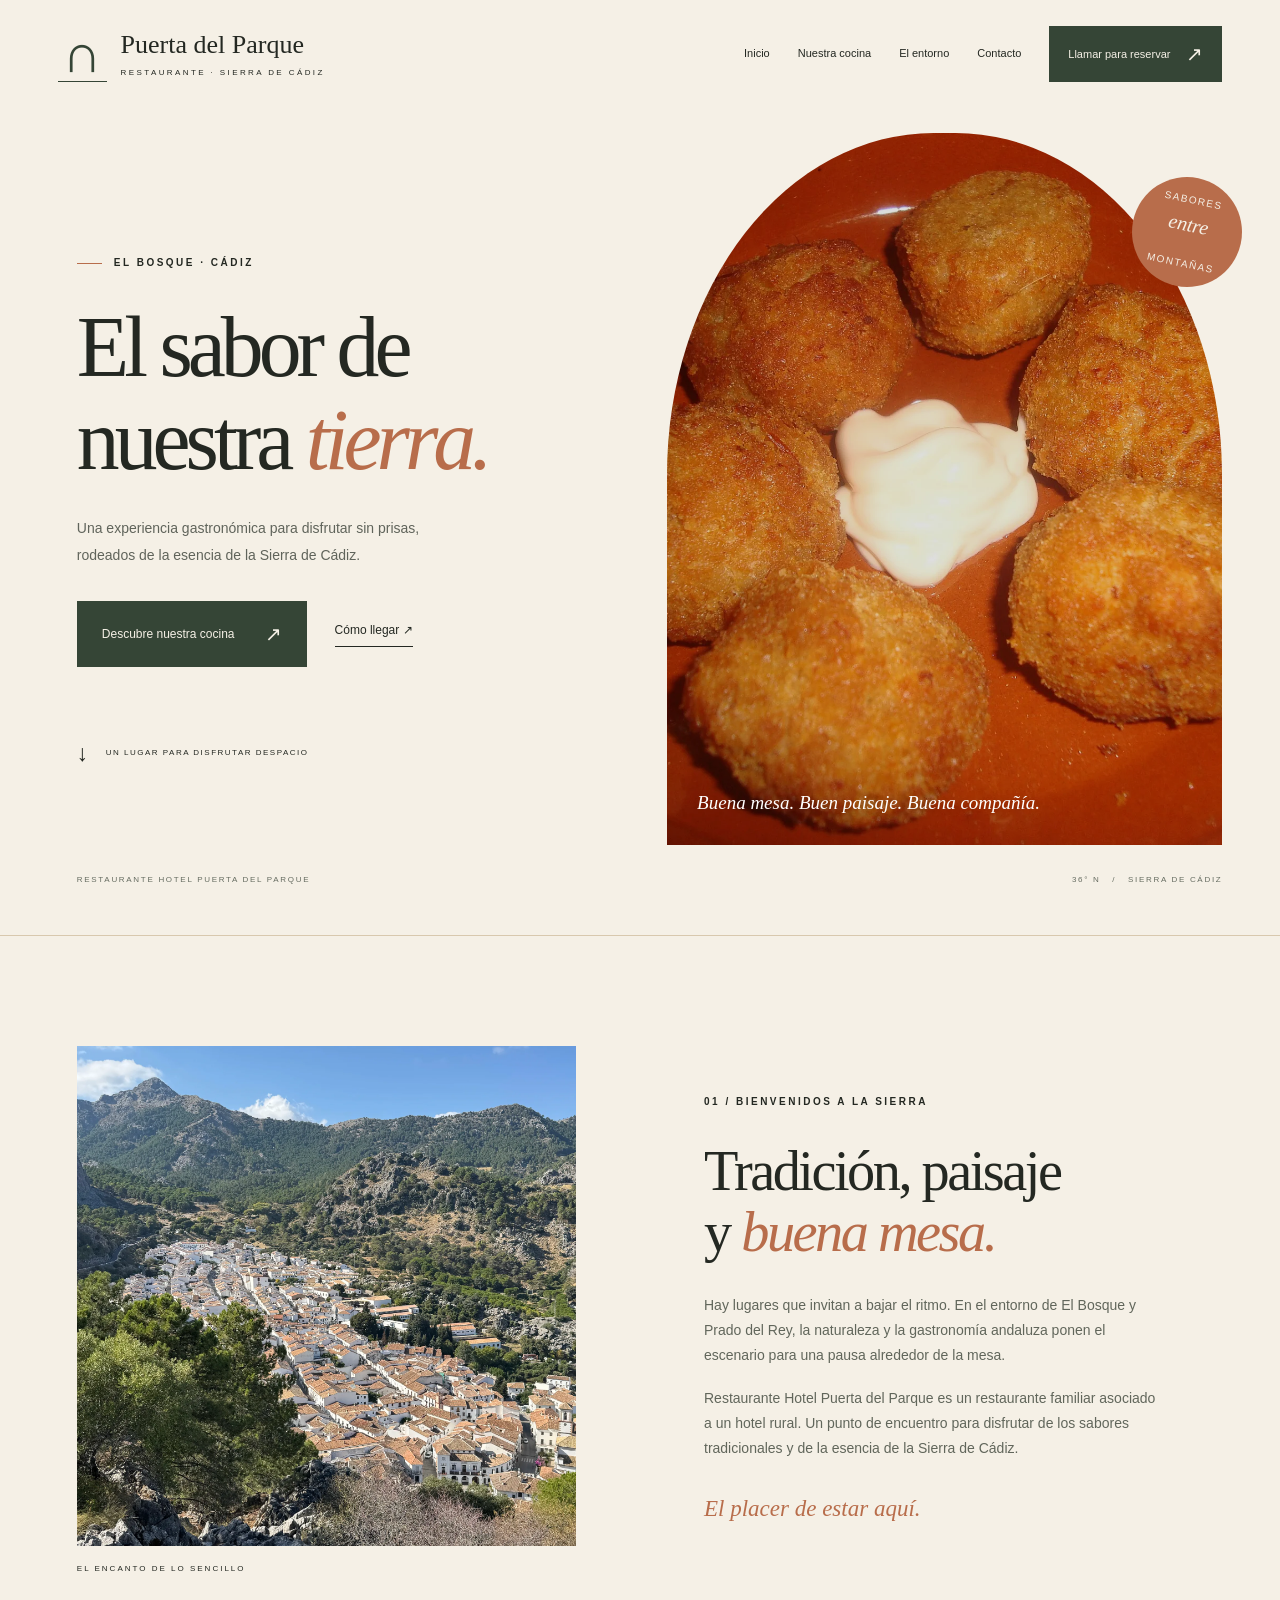
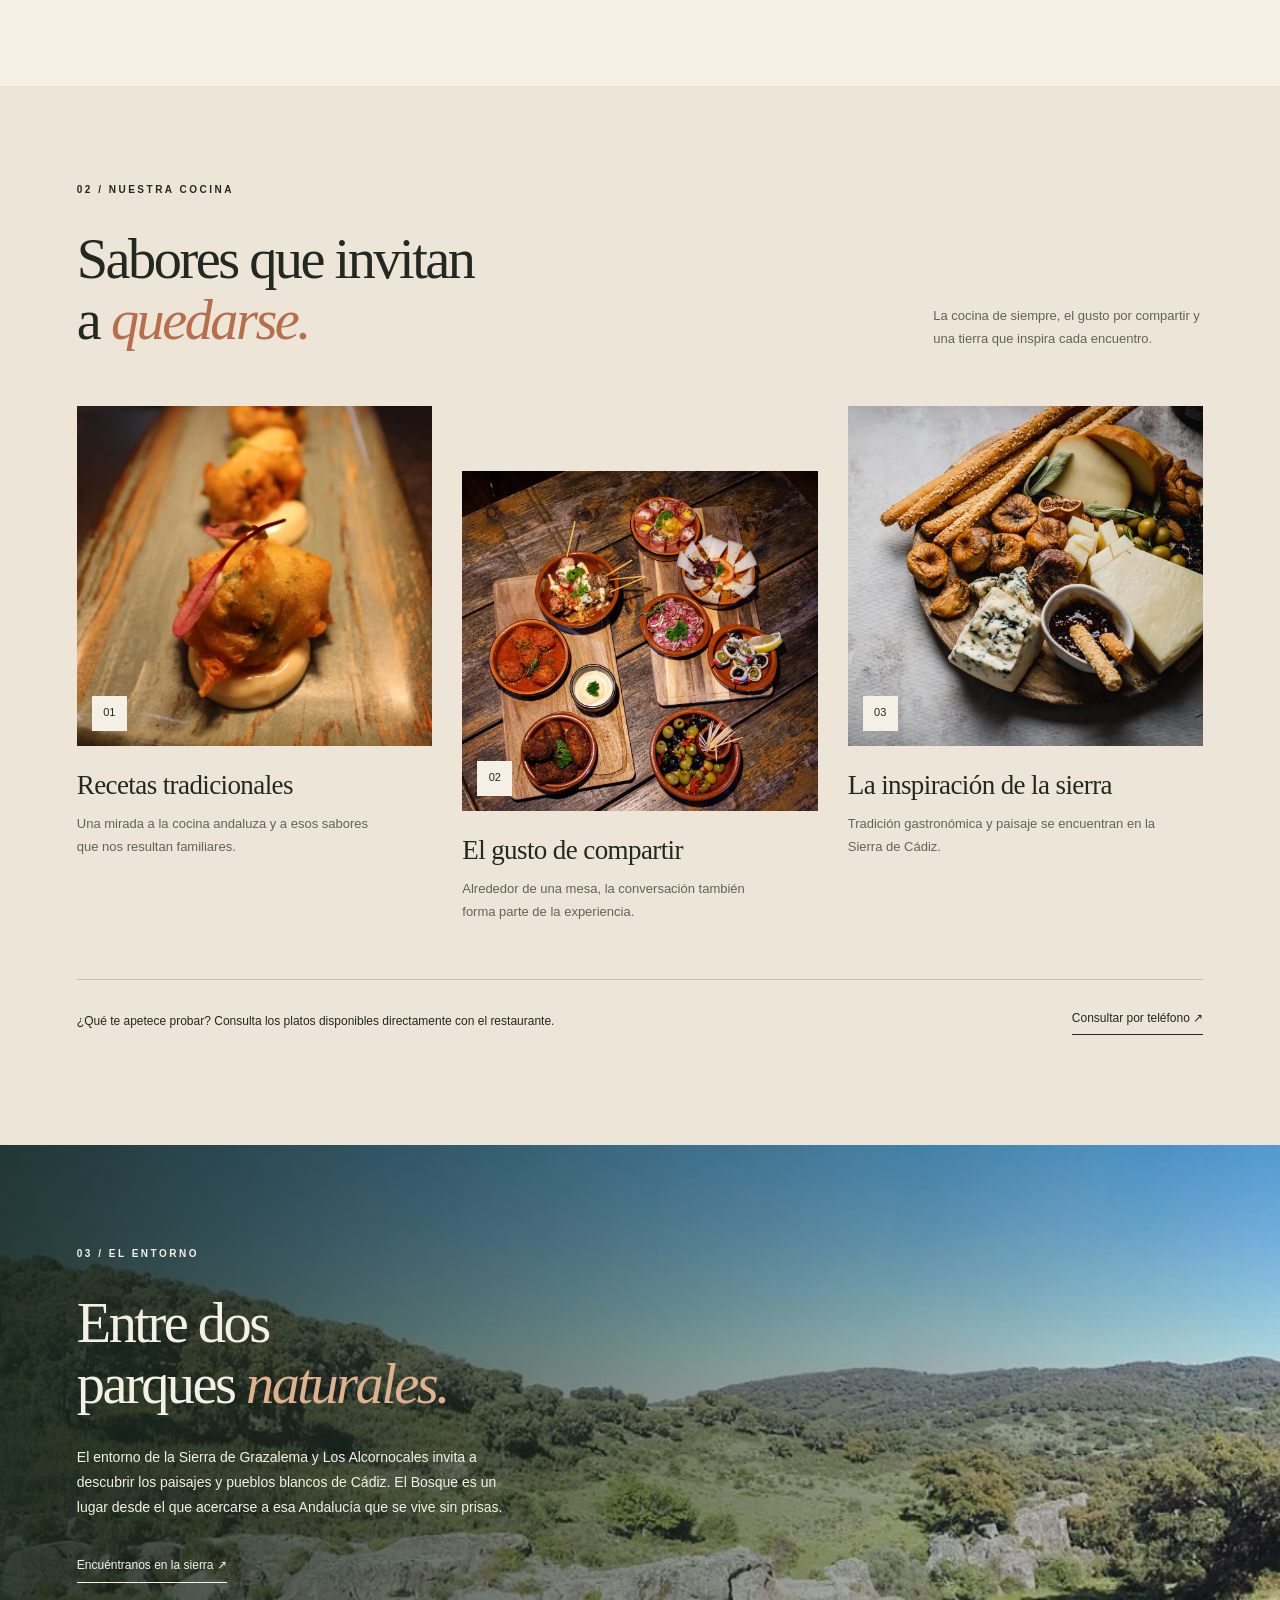
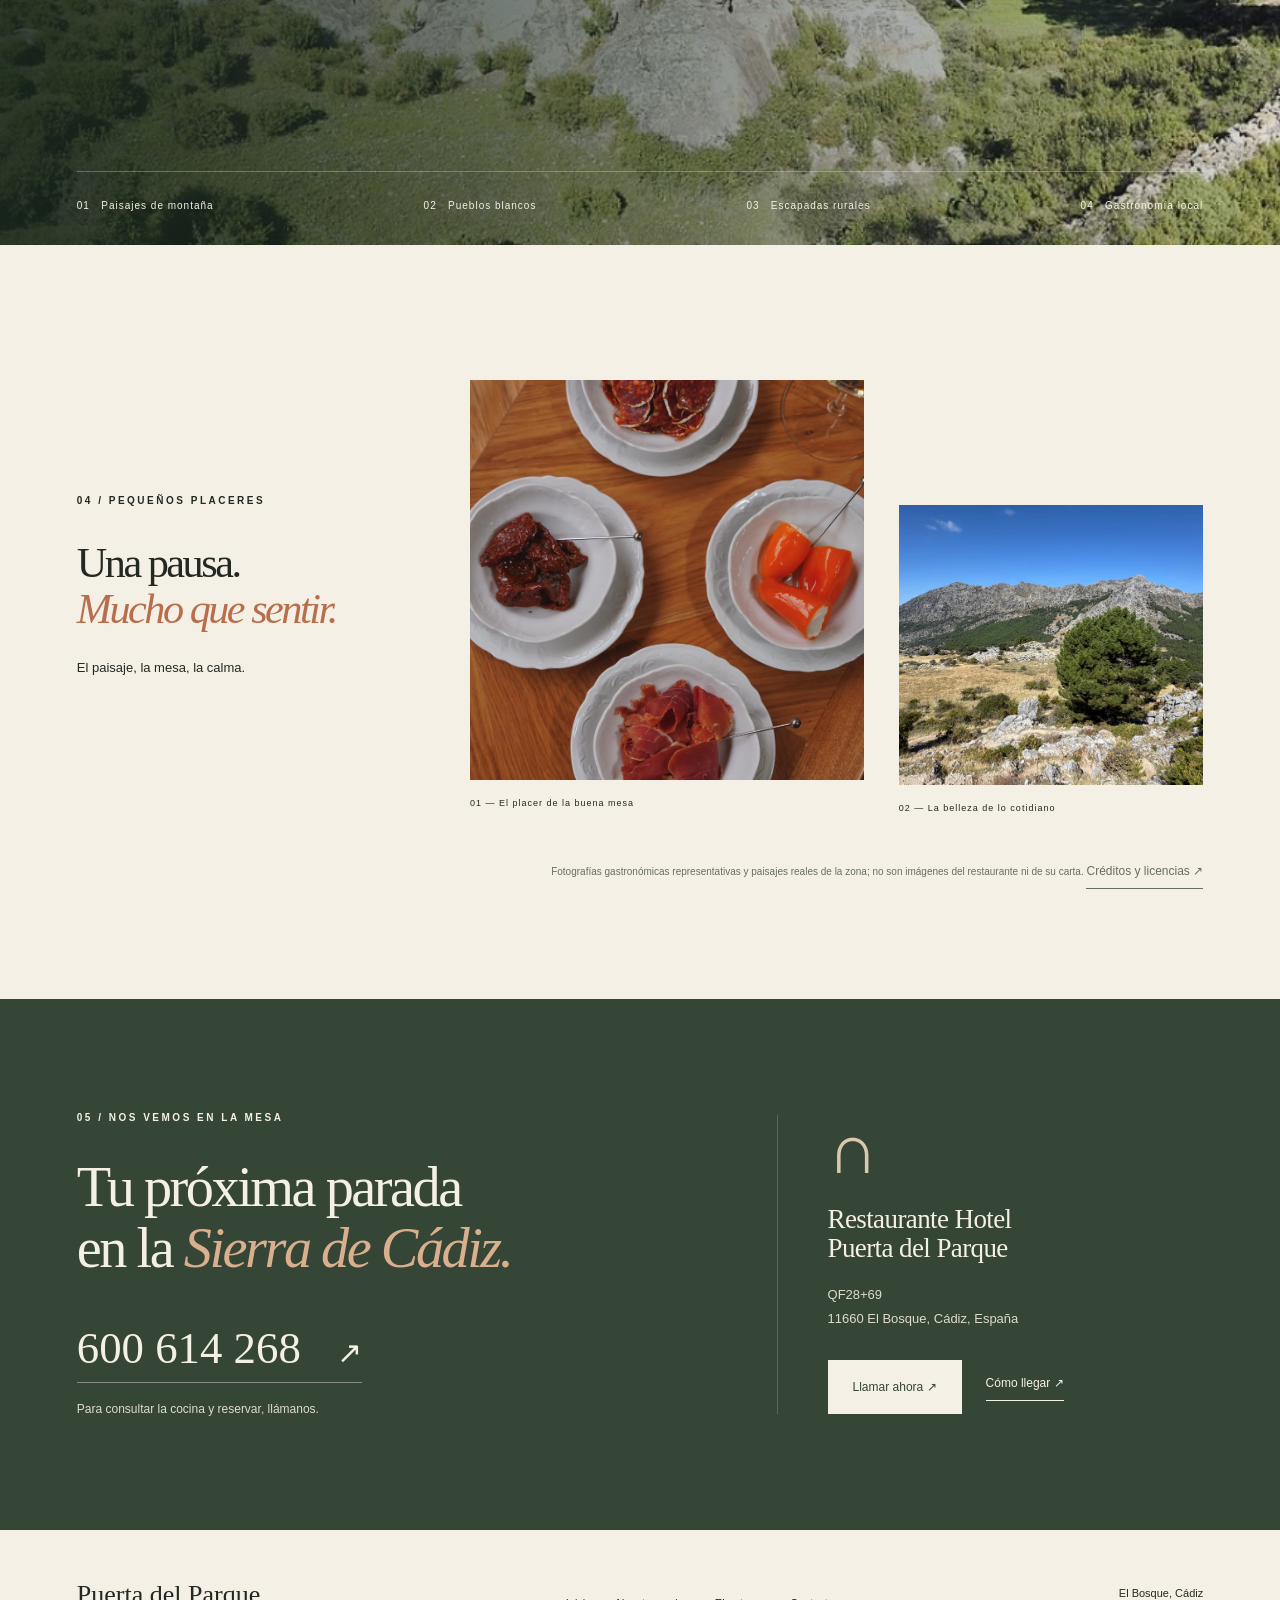
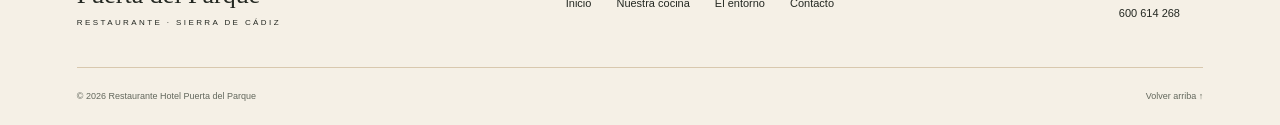
==== commit 401ee1dd: "chore: prevent search engine indexing" ====
--- a/index.html
+++ b/index.html
@@ -1,6 +1,7 @@
 ﻿<!doctype html>
 <html lang="es">
 <head>
+  <meta name="robots" content="noindex, nofollow">
   <meta charset="utf-8">
   <meta name="viewport" content="width=device-width, initial-scale=1">
   <title>Restaurante Hotel Puerta del Parque | El Bosque, Cádiz</title>
